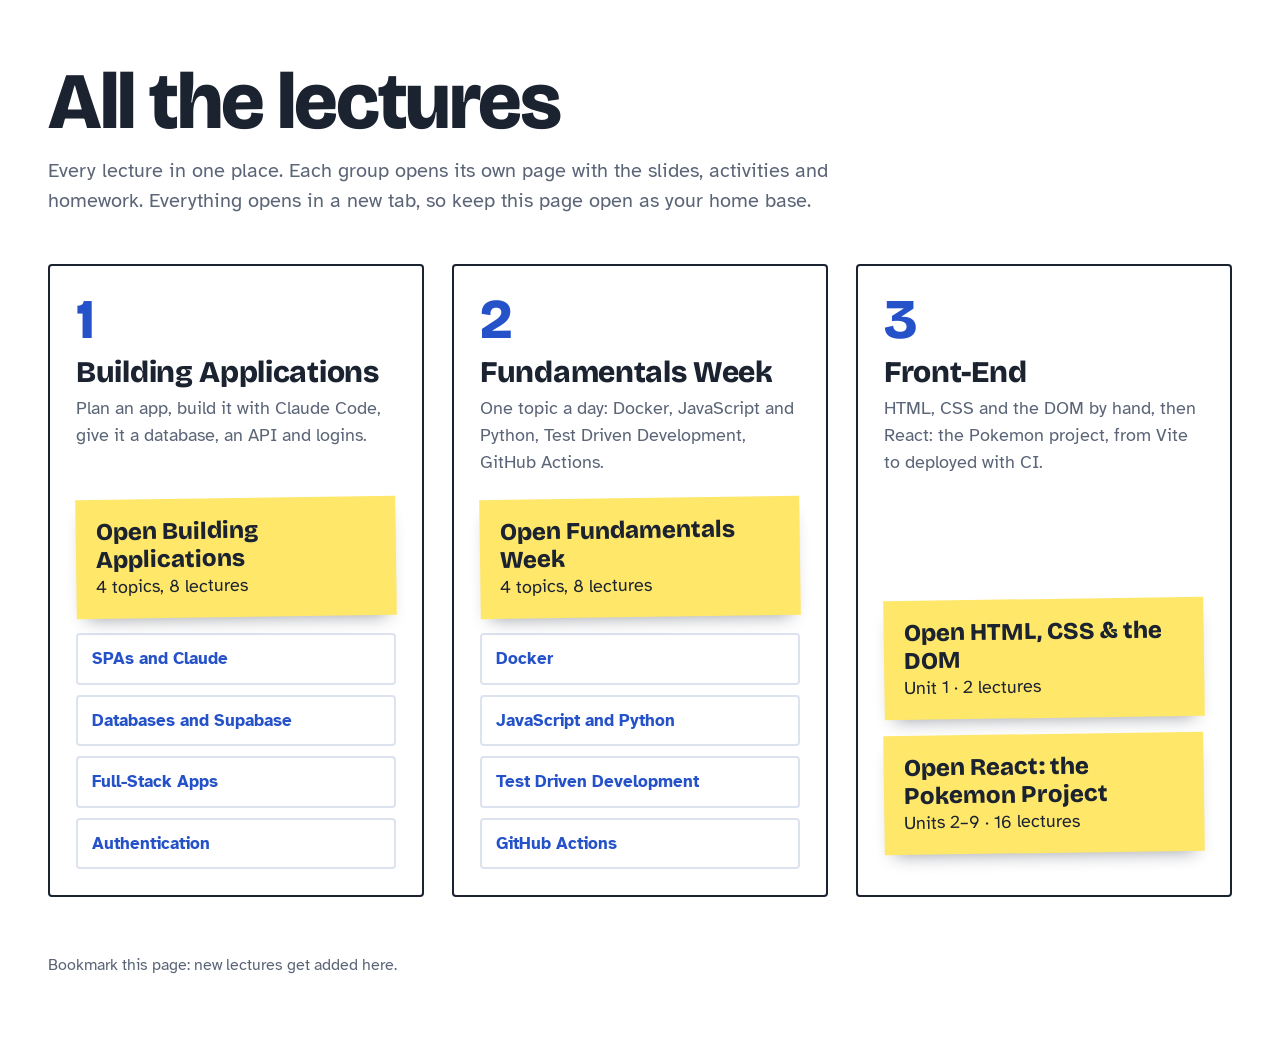
==== index.html @ 939ce8b8 "All-lectures landing page: Building Applications (new group page), Fundamentals Week, Front-End Co-A" ====
<!doctype html>
<html lang="en">
<head>
<meta charset="utf-8">
<meta name="viewport" content="width=device-width, initial-scale=1">
<title>Code Platoon Lectures</title>
<link href="https://fonts.googleapis.com/css2?family=Atkinson+Hyperlegible:wght@400;700&family=Bricolage+Grotesque:opsz,wght@12..96,700;12..96,800&display=swap" rel="stylesheet">
<link rel="stylesheet" href="shared.css">
</head>
<body>
<main>
  <h1>All the lectures</h1>
  <p class="lede">Every lecture in one place. Each group opens its own page with the slides, activities and homework. Everything opens in a new tab, so keep this page open as your home base.</p>

  <div class="cards">
    <section>
      <div class="num">1</div>
      <h2>Building Applications</h2>
      <p>Plan an app, build it with Claude Code, give it a database, an API and logins.</p>
      <a class="slides" href="building-applications/" target="_blank" rel="noopener"><b>Open Building Applications</b>4 topics, 8 lectures</a>
      <ol>
        <li><a href="https://kabeier.github.io/SPAs-and-Claude/" target="_blank" rel="noopener"><b>SPAs and Claude</b></a></li>
        <li><a href="https://kabeier.github.io/Databases-and-Supabase/" target="_blank" rel="noopener"><b>Databases and Supabase</b></a></li>
        <li><a href="https://kabeier.github.io/Claude-and-full-stack-apps/" target="_blank" rel="noopener"><b>Full-Stack Apps</b></a></li>
        <li><a href="https://kabeier.github.io/Claude-and-auth/" target="_blank" rel="noopener"><b>Authentication</b></a></li>
      </ol>
    </section>
    <section>
      <div class="num">2</div>
      <h2>Fundamentals Week</h2>
      <p>One topic a day: Docker, JavaScript and Python, Test Driven Development, GitHub Actions.</p>
      <a class="slides" href="https://kabeier.github.io/fundamentals-week/" target="_blank" rel="noopener"><b>Open Fundamentals Week</b>4 topics, 8 lectures</a>
      <ol>
        <li><a href="https://kabeier.github.io/intro-docker/" target="_blank" rel="noopener"><b>Docker</b></a></li>
        <li><a href="https://kabeier.github.io/intro-js-py/" target="_blank" rel="noopener"><b>JavaScript and Python</b></a></li>
        <li><a href="https://kabeier.github.io/intro-tdd/" target="_blank" rel="noopener"><b>Test Driven Development</b></a></li>
        <li><a href="https://kabeier.github.io/intro-github-actions/" target="_blank" rel="noopener"><b>GitHub Actions</b></a></li>
      </ol>
    </section>
    <section>
      <div class="num">3</div>
      <h2>Front-End</h2>
      <p>HTML, CSS and the DOM by hand, then React: the Pokemon project, from Vite to deployed with CI.</p>
      <a class="slides" href="https://kabeier.github.io/intro-html-css-dom/" target="_blank" rel="noopener"><b>Open HTML, CSS &amp; the DOM</b>Unit 1 · 2 lectures</a>
      <a class="slides" href="https://kabeier.github.io/intro-react/" target="_blank" rel="noopener"><b>Open React: the Pokemon Project</b>Units 2–9 · 16 lectures</a>
    </section>
  </div>

  <footer>Bookmark this page: new lectures get added here.</footer>
</main>
</body>
</html>
---- shared.css ----
:root { --paper:#f4f6f9; --grid:#dce3ee; --ink:#1b2230; --muted:#5b6577; --blue:#2552c9; --green:#13795b; --sticky:#ffe76a; }
* { box-sizing: border-box; }
body { margin: 0; font-family: 'Atkinson Hyperlegible', system-ui, sans-serif; color: var(--ink); font-size: 18px; line-height: 1.5;
  background: var(--paper) linear-gradient(var(--grid) 1px, transparent 1px) -1px -1px / 40px 40px,
              linear-gradient(90deg, var(--grid) 1px, transparent 1px) -1px -1px / 40px 40px; }
main { max-width: 1240px; margin: 0 auto; padding: 64px 28px 80px; }
h1 { font: 800 clamp(44px, 7vw, 80px)/0.95 'Bricolage Grotesque', sans-serif; letter-spacing: -0.03em; margin: 0 0 16px; }
.lede { max-width: 60ch; color: var(--muted); font-size: 20px; margin: 0 0 48px; }
.back { display: inline-block; color: var(--blue); font-weight: 700; margin-bottom: 18px; }
.cards { display: grid; grid-template-columns: repeat(auto-fit, minmax(300px, 1fr)); gap: 28px; }
section { background: #fff; border: 2px solid var(--ink); border-radius: 4px; padding: 26px; display: flex; flex-direction: column; }
.when { font: 700 15px 'Atkinson Hyperlegible', sans-serif; letter-spacing: .08em; text-transform: uppercase; color: var(--muted); }
.num { font: 800 56px/1 'Bricolage Grotesque', sans-serif; color: var(--blue); }
h2 { font: 800 30px/1.1 'Bricolage Grotesque', sans-serif; margin: 8px 0 6px; letter-spacing: -0.01em; }
section > p { margin: 0 0 22px; color: var(--muted); }
a.slides { display: block; margin-top: auto; background: var(--sticky); color: var(--ink); text-decoration: none; padding: 18px 20px; margin-bottom: 16px;
  transform: rotate(-0.8deg); box-shadow: 0 10px 18px -10px rgb(27 34 48 / 0.45); transition: transform .15s; }
a.slides:hover, a.slides:focus-visible { transform: rotate(0deg) translateY(-2px); }
a.slides b { display: block; font: 800 24px 'Bricolage Grotesque', sans-serif; }
ol { list-style: none; margin: 0; padding: 0; display: grid; gap: 10px; }
ol a { display: block; padding: 11px 14px; border: 2px solid var(--grid); border-radius: 4px; color: var(--ink); text-decoration: none; font-size: 17px; }
ol a:hover, ol a:focus-visible { border-color: var(--blue); }
ol a b { color: var(--blue); }
ol a span { display: block; color: var(--muted); font-size: 15px; }
footer { margin-top: 56px; color: var(--muted); font-size: 16px; }
footer a { color: var(--blue); }
a:focus-visible { outline: 3px solid var(--blue); outline-offset: 2px; }
@media (max-width: 600px) { main { padding: 36px 16px 60px; } section { padding: 20px 16px; } }
@media (prefers-reduced-motion: reduce) { a.slides { transition: none; } }
a.slides + a.slides { margin-top: 0; }
.cards.four { grid-template-columns: repeat(2, minmax(0, 1fr)); }
@media (max-width: 760px) { .cards.four { grid-template-columns: minmax(0, 1fr); } }
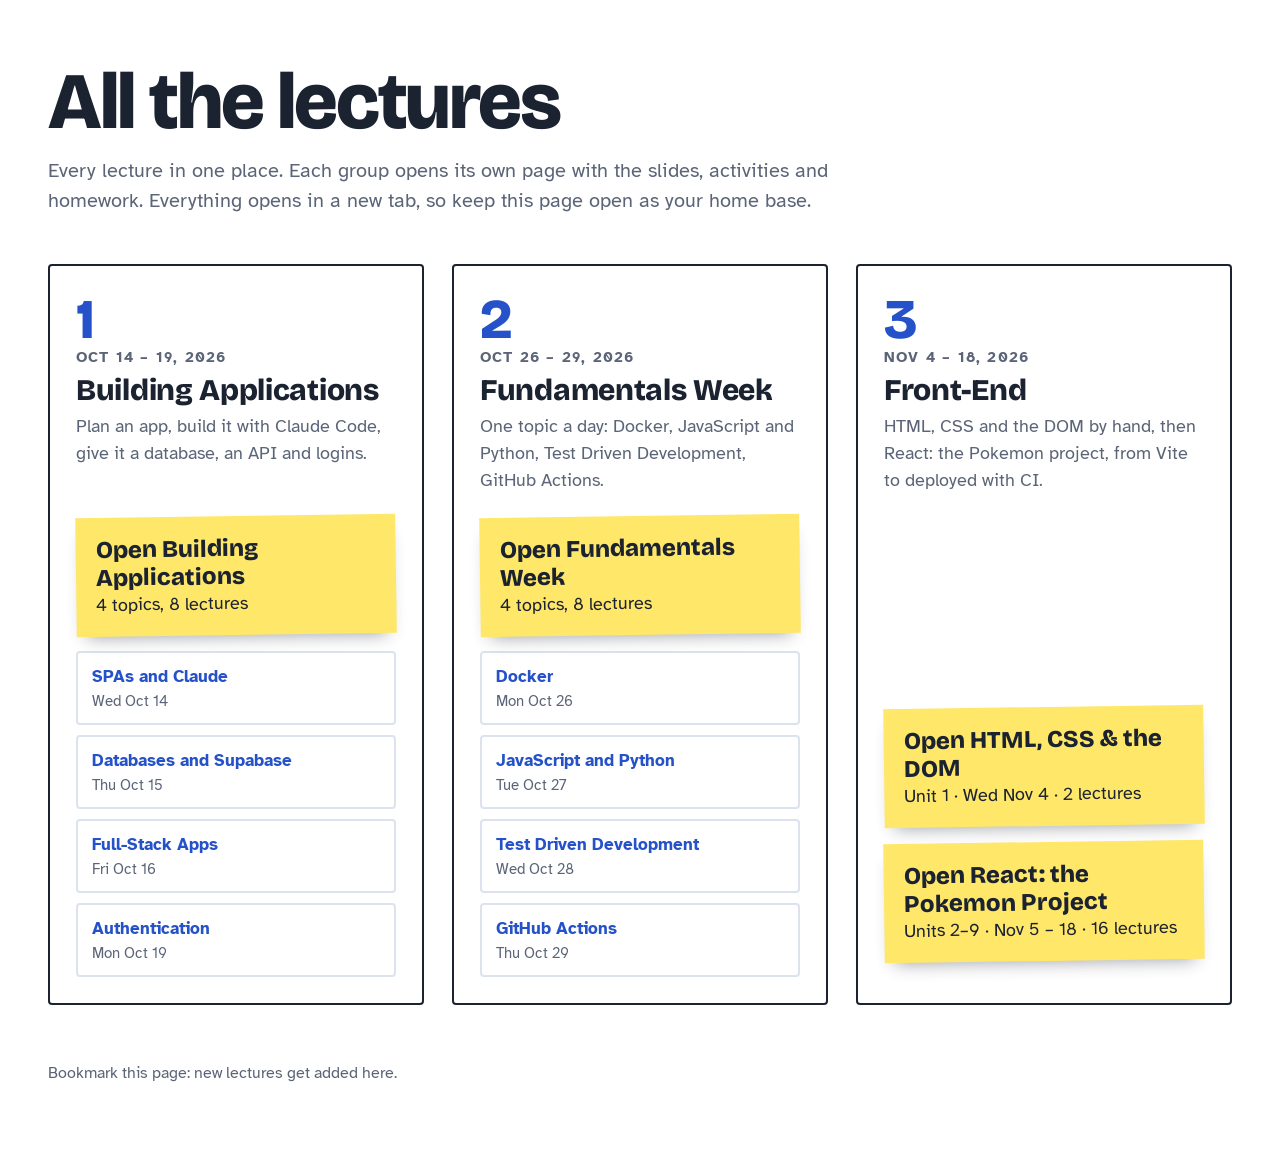
==== commit 16dad626: "Dates from the Eagle class calendar Co-Authored-By: Claude Opus 5.5 (1M context) <noreply@anthropic." ====
--- a/index.html
+++ b/index.html
@@ -15,34 +15,37 @@
   <div class="cards">
     <section>
       <div class="num">1</div>
+      <div class="when">Oct 14 – 19, 2026</div>
       <h2>Building Applications</h2>
       <p>Plan an app, build it with Claude Code, give it a database, an API and logins.</p>
       <a class="slides" href="building-applications/" target="_blank" rel="noopener"><b>Open Building Applications</b>4 topics, 8 lectures</a>
       <ol>
-        <li><a href="https://kabeier.github.io/SPAs-and-Claude/" target="_blank" rel="noopener"><b>SPAs and Claude</b></a></li>
-        <li><a href="https://kabeier.github.io/Databases-and-Supabase/" target="_blank" rel="noopener"><b>Databases and Supabase</b></a></li>
-        <li><a href="https://kabeier.github.io/Claude-and-full-stack-apps/" target="_blank" rel="noopener"><b>Full-Stack Apps</b></a></li>
-        <li><a href="https://kabeier.github.io/Claude-and-auth/" target="_blank" rel="noopener"><b>Authentication</b></a></li>
+        <li><a href="https://kabeier.github.io/SPAs-and-Claude/" target="_blank" rel="noopener"><b>SPAs and Claude</b><span>Wed Oct 14</span></a></li>
+        <li><a href="https://kabeier.github.io/Databases-and-Supabase/" target="_blank" rel="noopener"><b>Databases and Supabase</b><span>Thu Oct 15</span></a></li>
+        <li><a href="https://kabeier.github.io/Claude-and-full-stack-apps/" target="_blank" rel="noopener"><b>Full-Stack Apps</b><span>Fri Oct 16</span></a></li>
+        <li><a href="https://kabeier.github.io/Claude-and-auth/" target="_blank" rel="noopener"><b>Authentication</b><span>Mon Oct 19</span></a></li>
       </ol>
     </section>
     <section>
       <div class="num">2</div>
+      <div class="when">Oct 26 – 29, 2026</div>
       <h2>Fundamentals Week</h2>
       <p>One topic a day: Docker, JavaScript and Python, Test Driven Development, GitHub Actions.</p>
       <a class="slides" href="https://kabeier.github.io/fundamentals-week/" target="_blank" rel="noopener"><b>Open Fundamentals Week</b>4 topics, 8 lectures</a>
       <ol>
-        <li><a href="https://kabeier.github.io/intro-docker/" target="_blank" rel="noopener"><b>Docker</b></a></li>
-        <li><a href="https://kabeier.github.io/intro-js-py/" target="_blank" rel="noopener"><b>JavaScript and Python</b></a></li>
-        <li><a href="https://kabeier.github.io/intro-tdd/" target="_blank" rel="noopener"><b>Test Driven Development</b></a></li>
-        <li><a href="https://kabeier.github.io/intro-github-actions/" target="_blank" rel="noopener"><b>GitHub Actions</b></a></li>
+        <li><a href="https://kabeier.github.io/intro-docker/" target="_blank" rel="noopener"><b>Docker</b><span>Mon Oct 26</span></a></li>
+        <li><a href="https://kabeier.github.io/intro-js-py/" target="_blank" rel="noopener"><b>JavaScript and Python</b><span>Tue Oct 27</span></a></li>
+        <li><a href="https://kabeier.github.io/intro-tdd/" target="_blank" rel="noopener"><b>Test Driven Development</b><span>Wed Oct 28</span></a></li>
+        <li><a href="https://kabeier.github.io/intro-github-actions/" target="_blank" rel="noopener"><b>GitHub Actions</b><span>Thu Oct 29</span></a></li>
       </ol>
     </section>
     <section>
       <div class="num">3</div>
+      <div class="when">Nov 4 – 18, 2026</div>
       <h2>Front-End</h2>
       <p>HTML, CSS and the DOM by hand, then React: the Pokemon project, from Vite to deployed with CI.</p>
-      <a class="slides" href="https://kabeier.github.io/intro-html-css-dom/" target="_blank" rel="noopener"><b>Open HTML, CSS &amp; the DOM</b>Unit 1 · 2 lectures</a>
-      <a class="slides" href="https://kabeier.github.io/intro-react/" target="_blank" rel="noopener"><b>Open React: the Pokemon Project</b>Units 2–9 · 16 lectures</a>
+      <a class="slides" href="https://kabeier.github.io/intro-html-css-dom/" target="_blank" rel="noopener"><b>Open HTML, CSS &amp; the DOM</b>Unit 1 · Wed Nov 4 · 2 lectures</a>
+      <a class="slides" href="https://kabeier.github.io/intro-react/" target="_blank" rel="noopener"><b>Open React: the Pokemon Project</b>Units 2–9 · Nov 5 – 18 · 16 lectures</a>
     </section>
   </div>
 
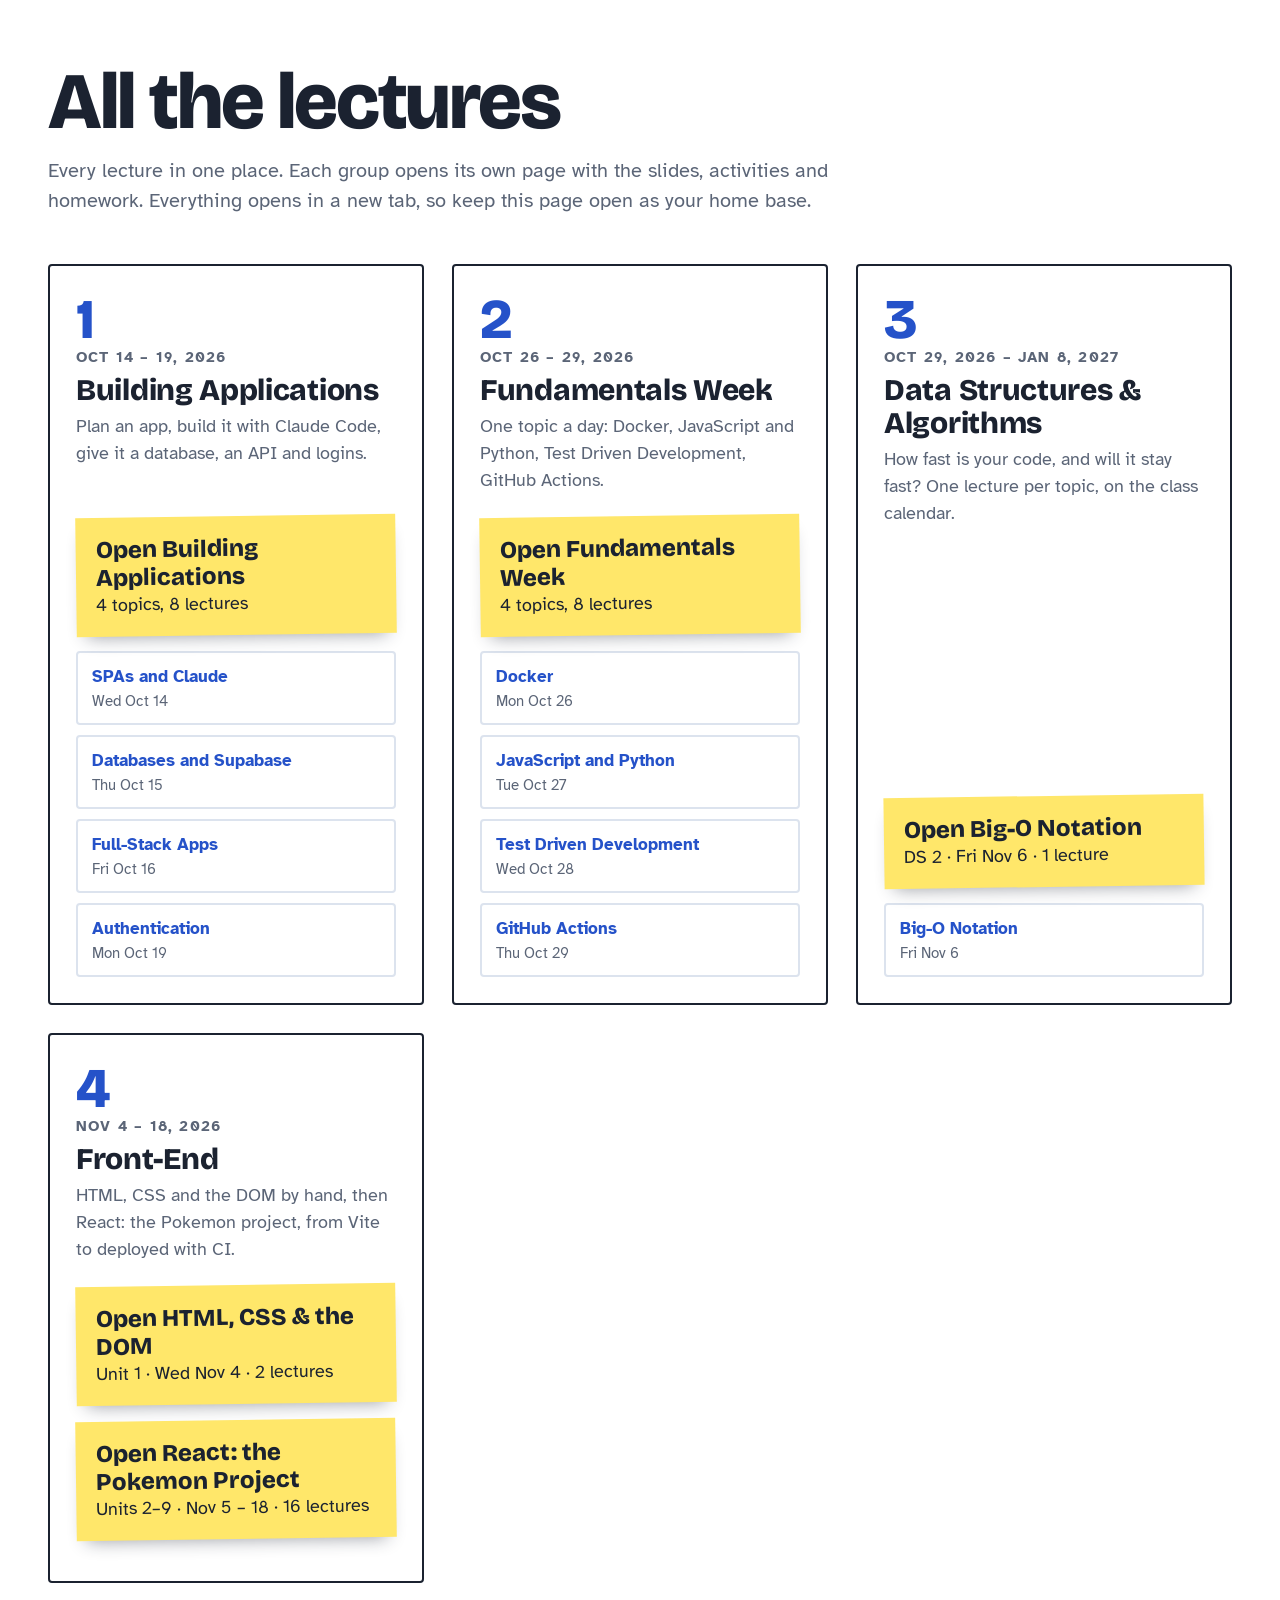
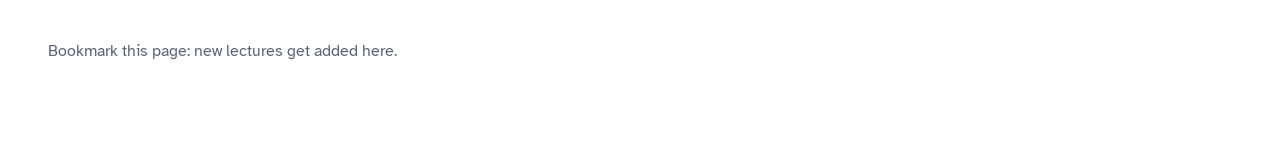
==== commit 25283aeb: "Add Data Structures & Algorithms: Big-O Notation (Nov 6) Co-Authored-By: Claude Opus 5.5 (1M context" ====
--- a/index.html
+++ b/index.html
@@ -41,6 +41,16 @@
     </section>
     <section>
       <div class="num">3</div>
+      <div class="when">Oct 29, 2026 – Jan 8, 2027</div>
+      <h2>Data Structures &amp; Algorithms</h2>
+      <p>How fast is your code, and will it stay fast? One lecture per topic, on the class calendar.</p>
+      <a class="slides" href="https://kabeier.github.io/intro-big-o/" target="_blank" rel="noopener"><b>Open Big-O Notation</b>DS 2 · Fri Nov 6 · 1 lecture</a>
+      <ol>
+        <li><a href="https://kabeier.github.io/intro-big-o/" target="_blank" rel="noopener"><b>Big-O Notation</b><span>Fri Nov 6</span></a></li>
+      </ol>
+    </section>
+    <section>
+      <div class="num">4</div>
       <div class="when">Nov 4 – 18, 2026</div>
       <h2>Front-End</h2>
       <p>HTML, CSS and the DOM by hand, then React: the Pokemon project, from Vite to deployed with CI.</p>
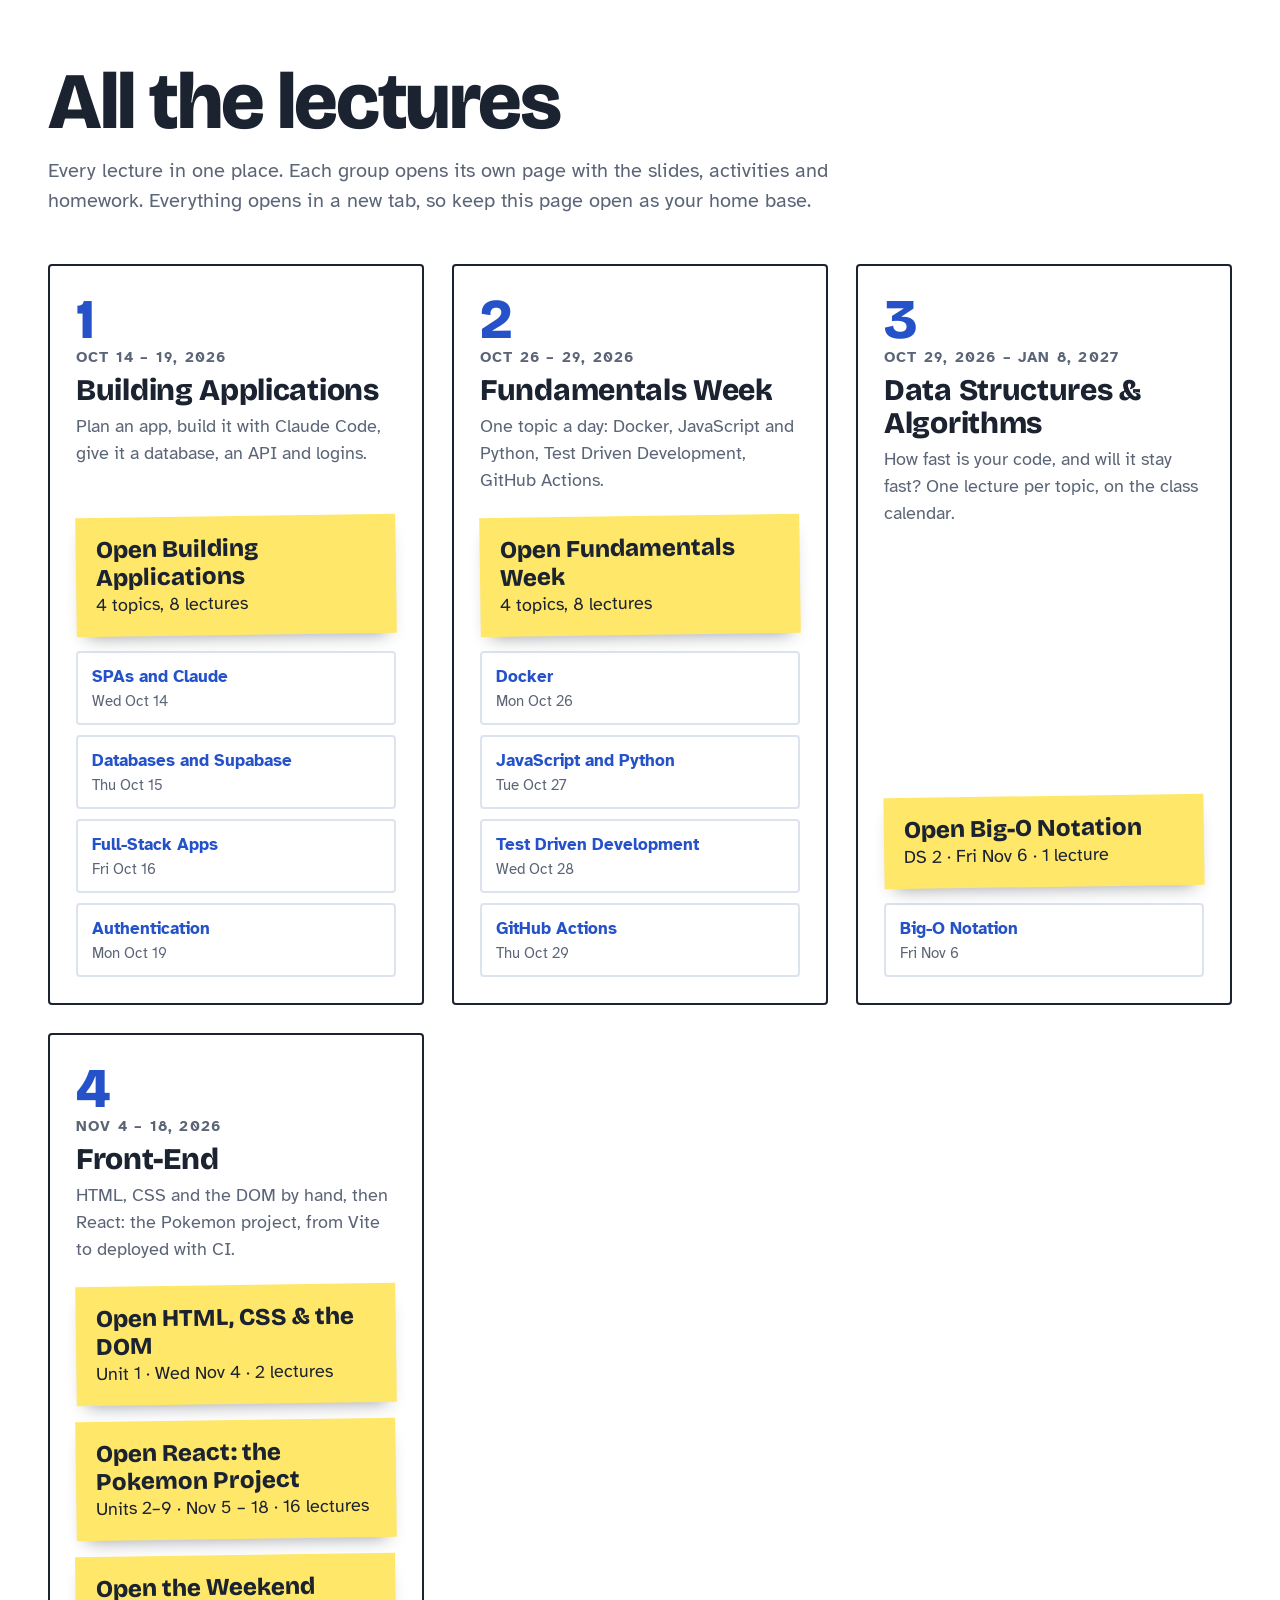
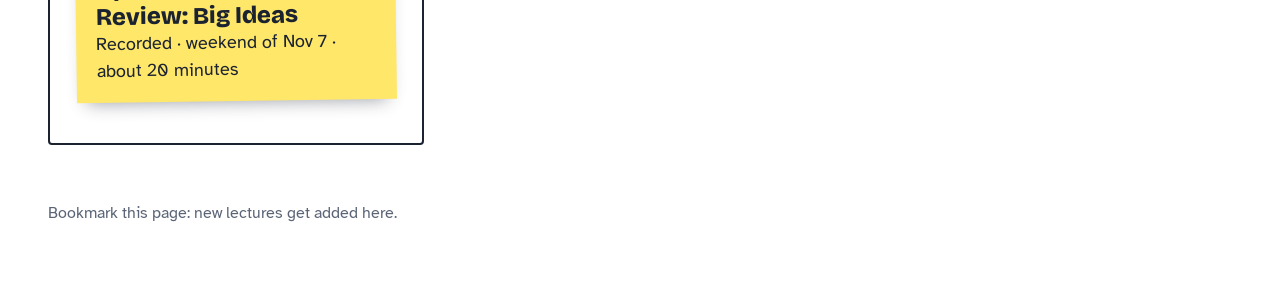
==== commit 4da17447: "Hub: add the weekend review (big ideas) Co-Authored-By: Claude Opus 5.5 <noreply@anthropic.com>" ====
--- a/index.html
+++ b/index.html
@@ -56,6 +56,7 @@
       <p>HTML, CSS and the DOM by hand, then React: the Pokemon project, from Vite to deployed with CI.</p>
       <a class="slides" href="https://kabeier.github.io/intro-html-css-dom/" target="_blank" rel="noopener"><b>Open HTML, CSS &amp; the DOM</b>Unit 1 · Wed Nov 4 · 2 lectures</a>
       <a class="slides" href="https://kabeier.github.io/intro-react/" target="_blank" rel="noopener"><b>Open React: the Pokemon Project</b>Units 2–9 · Nov 5 – 18 · 16 lectures</a>
+      <a class="slides" href="https://kabeier.github.io/react-intro-html-css-js-dom-review/" target="_blank" rel="noopener"><b>Open the Weekend Review: Big Ideas</b>Recorded · weekend of Nov 7 · about 20 minutes</a>
     </section>
   </div>
 
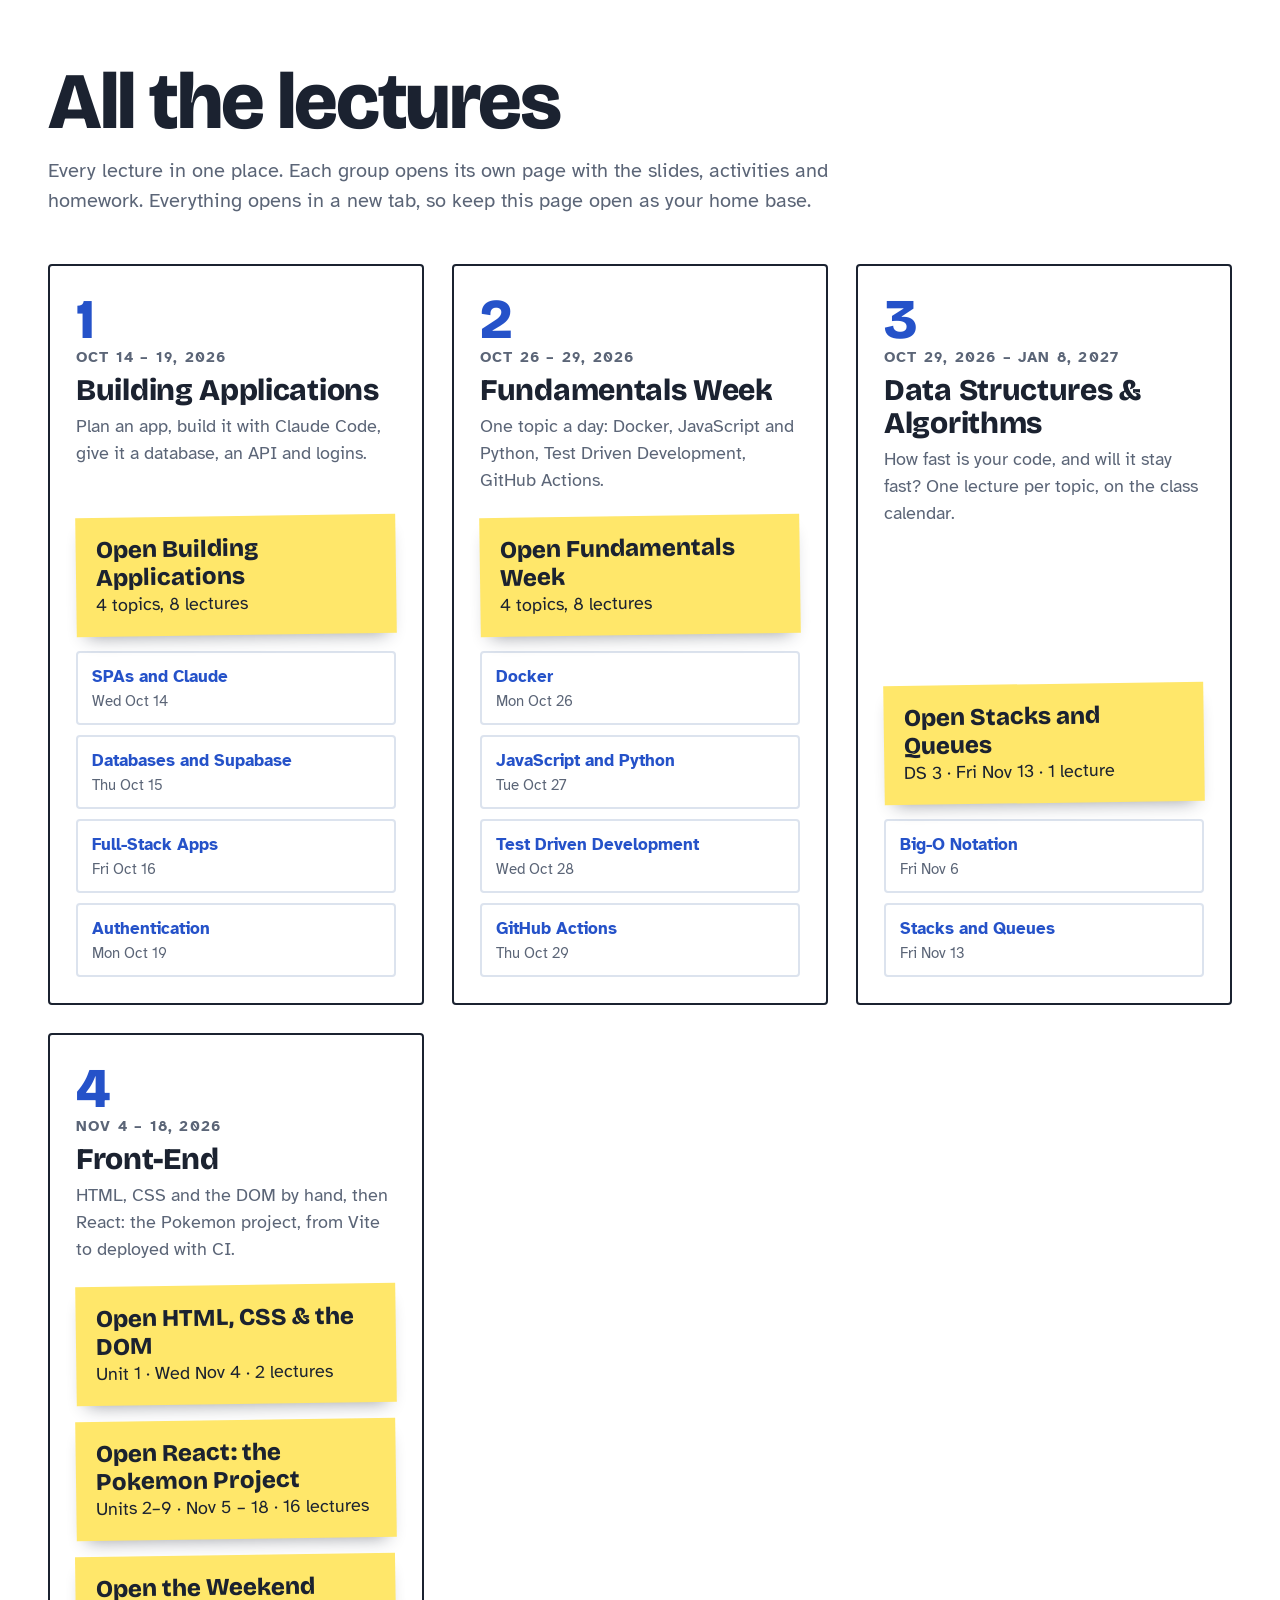
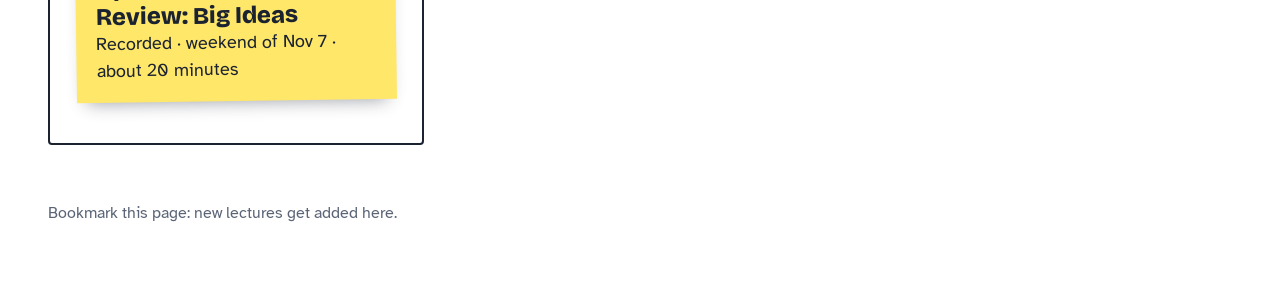
==== commit 289590f3: "Hub: add Stacks and Queues (DS 3, Nov 13) Co-Authored-By: Claude Opus 5.5 <noreply@anthropic.com>" ====
--- a/index.html
+++ b/index.html
@@ -44,9 +44,10 @@
       <div class="when">Oct 29, 2026 – Jan 8, 2027</div>
       <h2>Data Structures &amp; Algorithms</h2>
       <p>How fast is your code, and will it stay fast? One lecture per topic, on the class calendar.</p>
-      <a class="slides" href="https://kabeier.github.io/intro-big-o/" target="_blank" rel="noopener"><b>Open Big-O Notation</b>DS 2 · Fri Nov 6 · 1 lecture</a>
+      <a class="slides" href="https://kabeier.github.io/intro-stacks-queues/" target="_blank" rel="noopener"><b>Open Stacks and Queues</b>DS 3 · Fri Nov 13 · 1 lecture</a>
       <ol>
         <li><a href="https://kabeier.github.io/intro-big-o/" target="_blank" rel="noopener"><b>Big-O Notation</b><span>Fri Nov 6</span></a></li>
+        <li><a href="https://kabeier.github.io/intro-stacks-queues/" target="_blank" rel="noopener"><b>Stacks and Queues</b><span>Fri Nov 13</span></a></li>
       </ol>
     </section>
     <section>
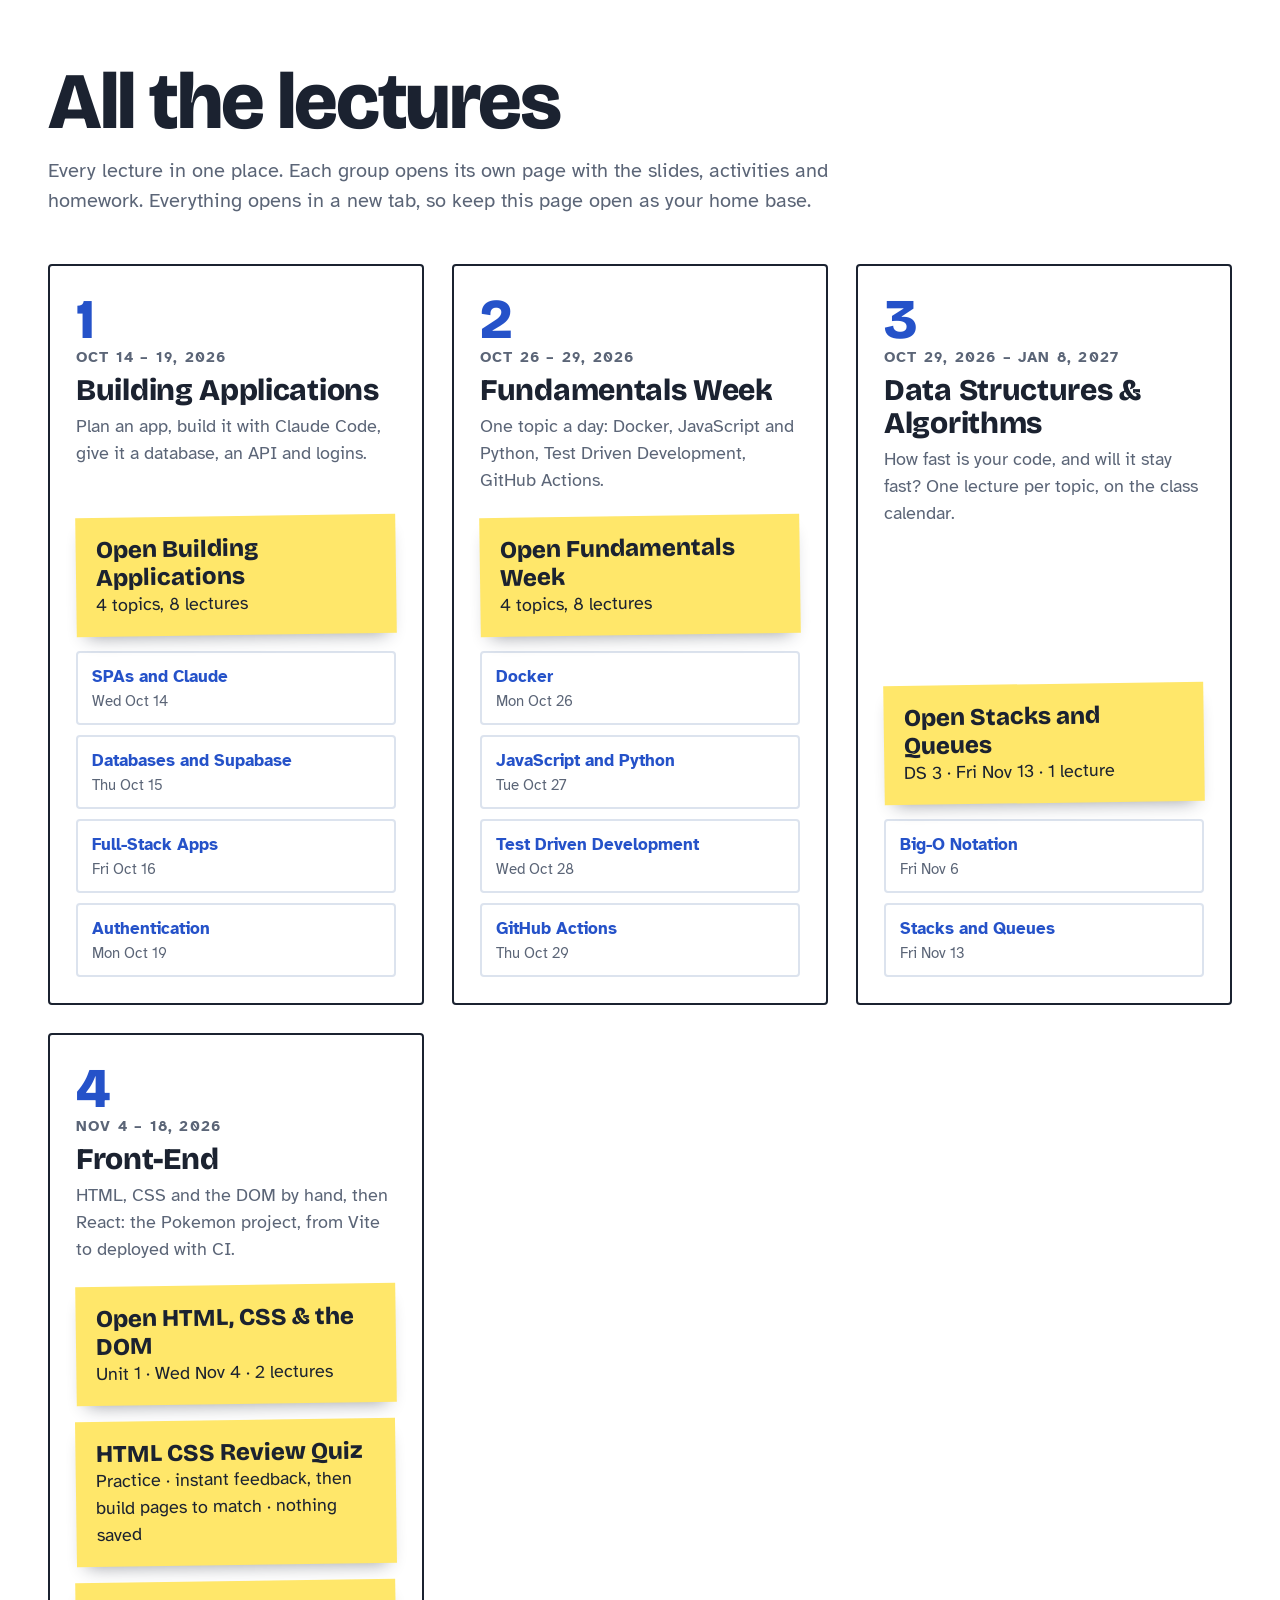
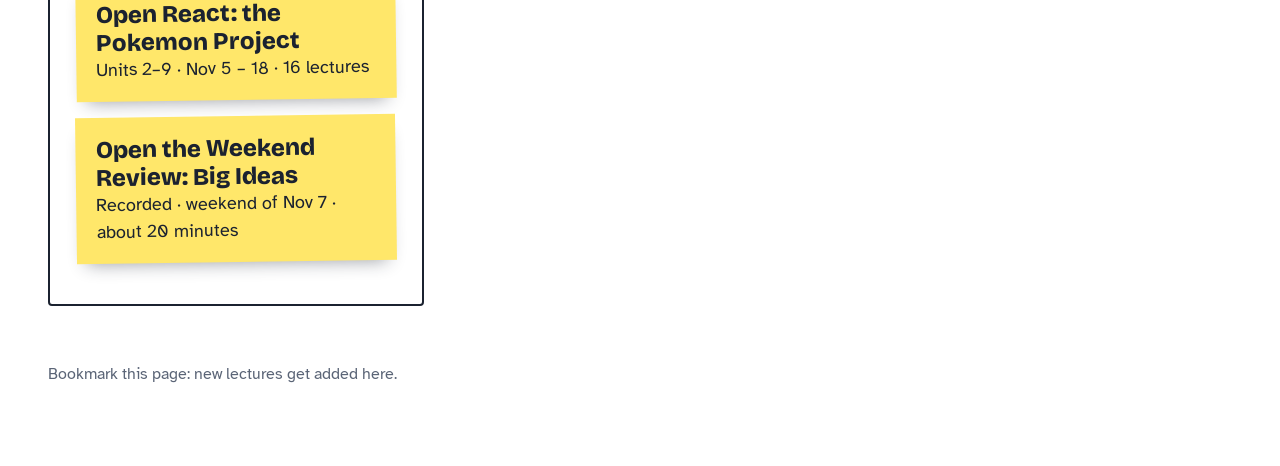
==== commit 865cc3e7: "Hub: link the HTML CSS Review Quiz under HTML, CSS and the DOM Co-Authored-By: Claude Opus 5.5 <nore" ====
--- a/index.html
+++ b/index.html
@@ -56,6 +56,7 @@
       <h2>Front-End</h2>
       <p>HTML, CSS and the DOM by hand, then React: the Pokemon project, from Vite to deployed with CI.</p>
       <a class="slides" href="https://kabeier.github.io/intro-html-css-dom/" target="_blank" rel="noopener"><b>Open HTML, CSS &amp; the DOM</b>Unit 1 · Wed Nov 4 · 2 lectures</a>
+      <a class="slides" href="https://kabeier.github.io/intro-react/html-css-quiz/" target="_blank" rel="noopener"><b>HTML CSS Review Quiz</b>Practice · instant feedback, then build pages to match · nothing saved</a>
       <a class="slides" href="https://kabeier.github.io/intro-react/" target="_blank" rel="noopener"><b>Open React: the Pokemon Project</b>Units 2–9 · Nov 5 – 18 · 16 lectures</a>
       <a class="slides" href="https://kabeier.github.io/react-intro-html-css-js-dom-review/" target="_blank" rel="noopener"><b>Open the Weekend Review: Big Ideas</b>Recorded · weekend of Nov 7 · about 20 minutes</a>
     </section>
